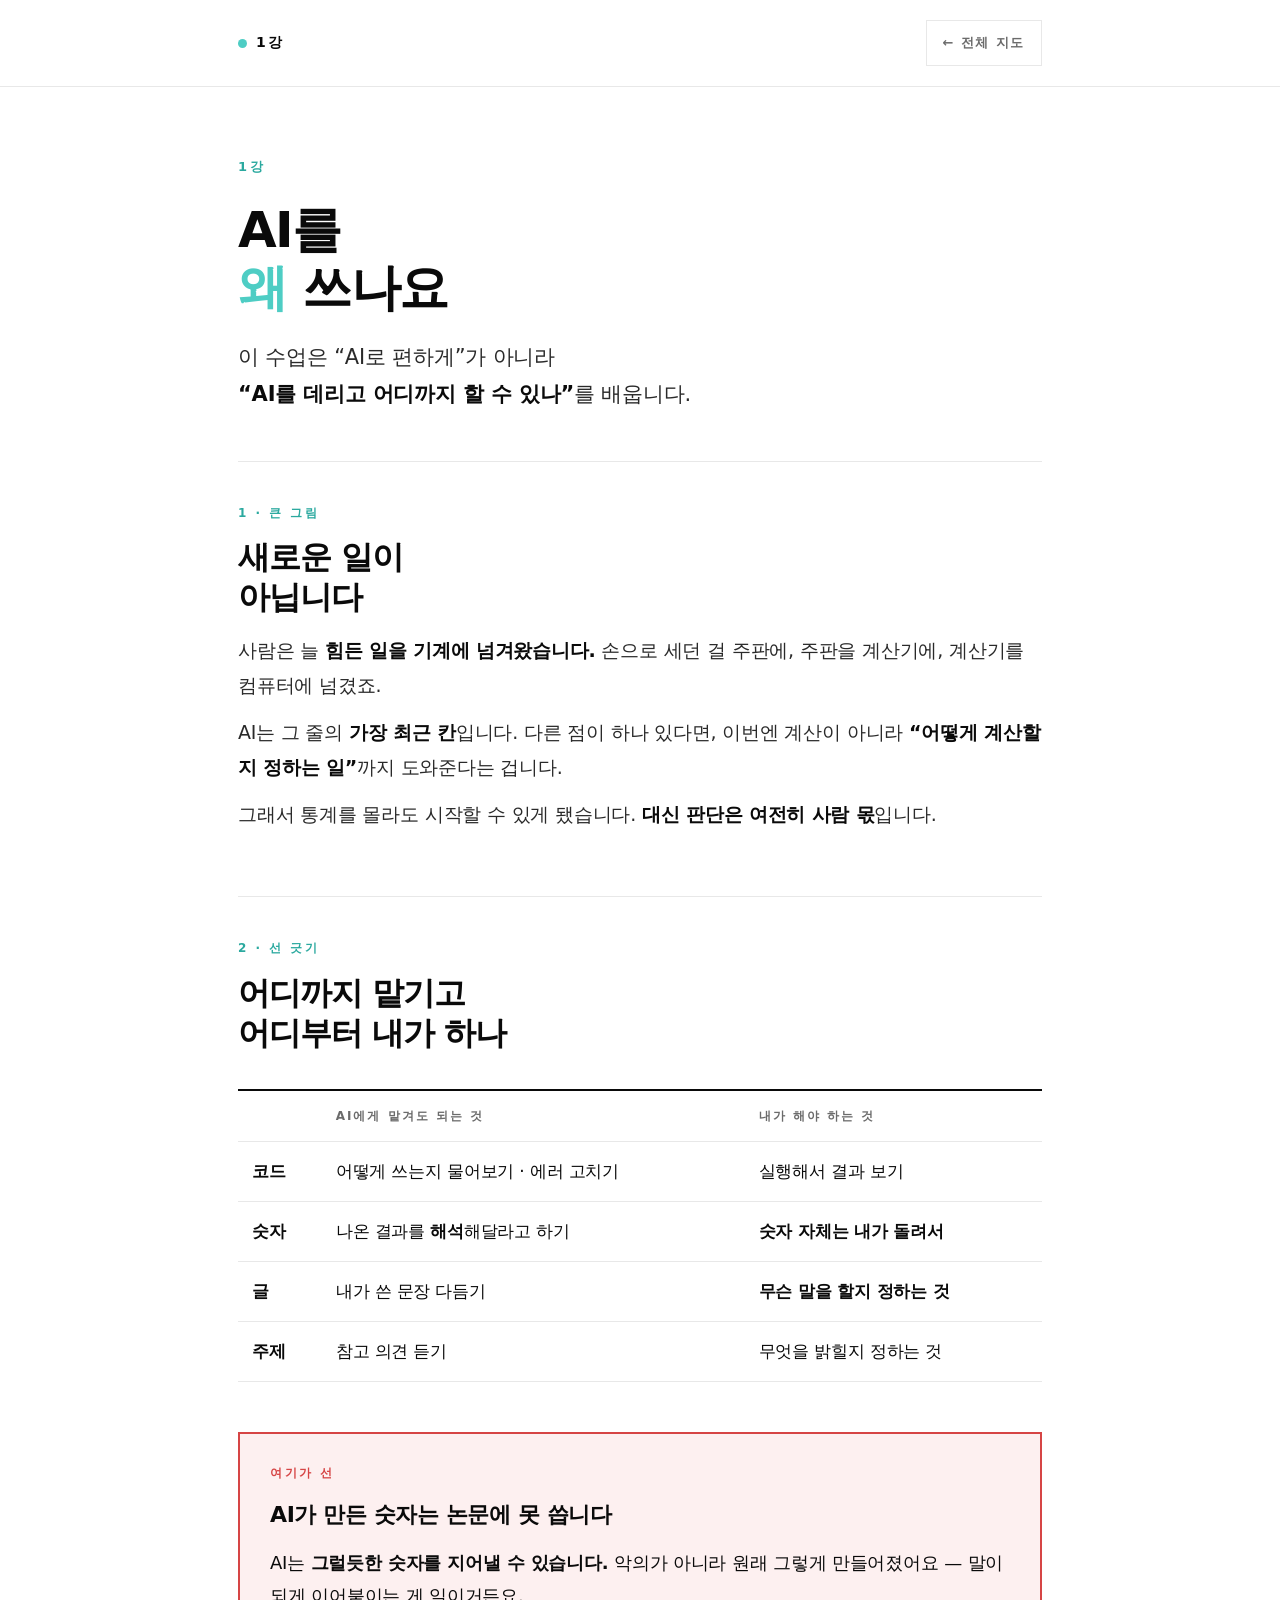
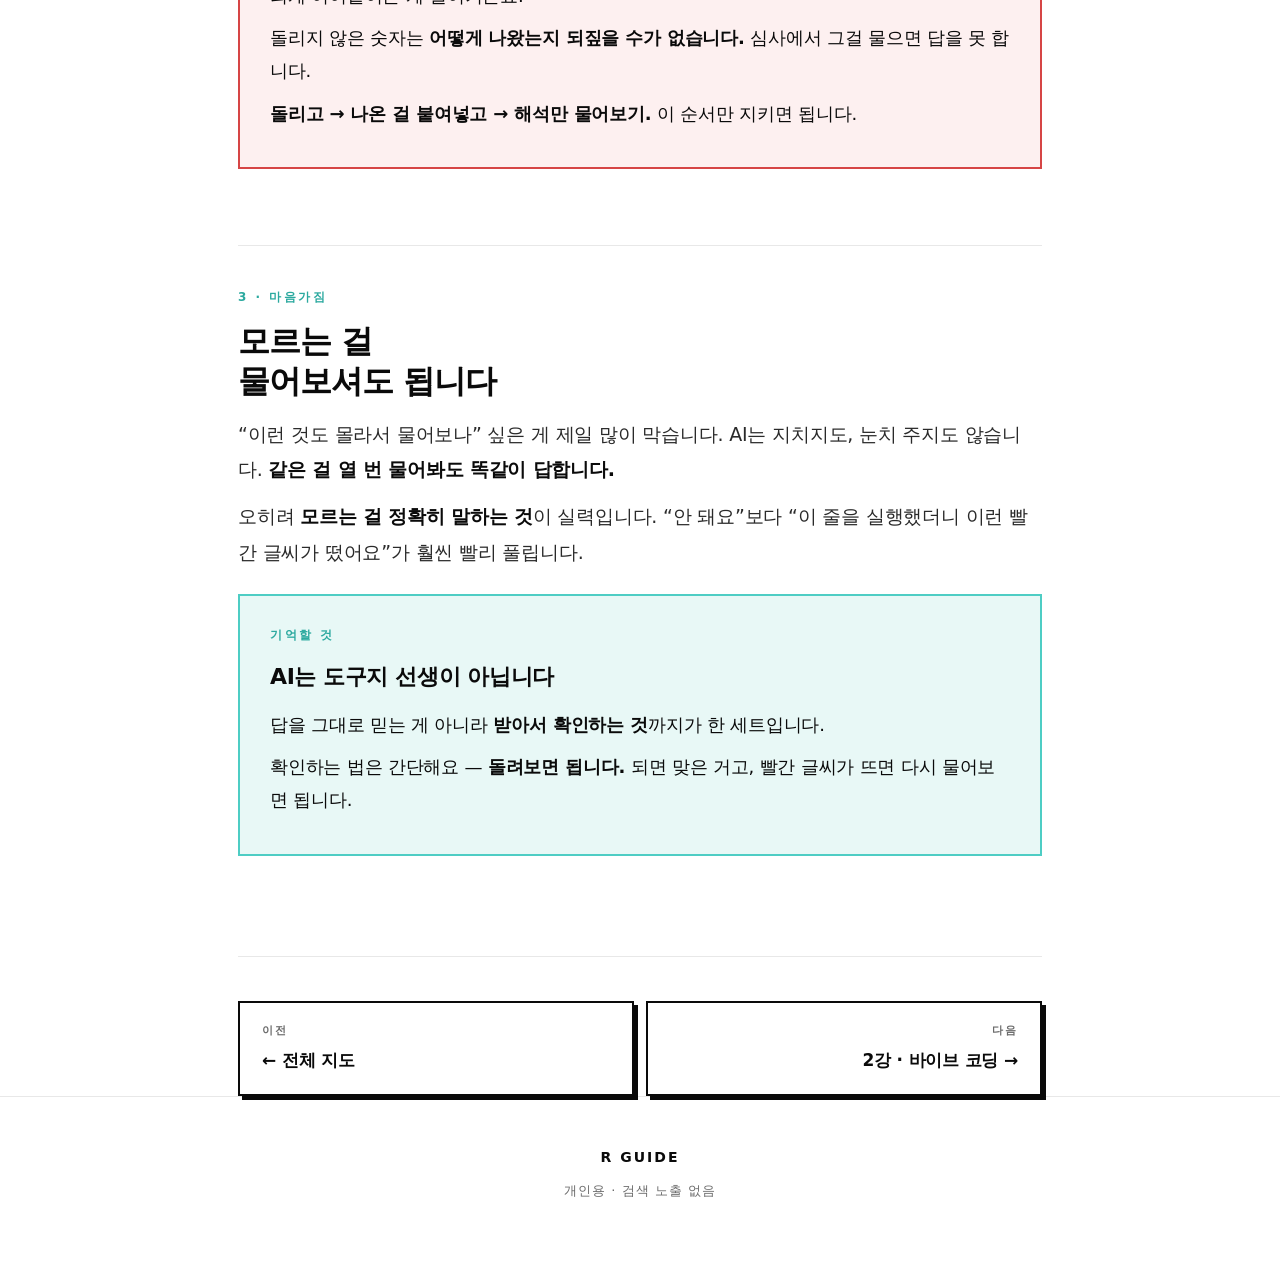
==== g1.html @ d773361c "feat(r-kit): 수업 가이드 7장 — 강의 6강 구조 + 앞에 전체 지도 [hub] RStudio 전제로 쓴 구 start.html 폐기. 강의가 실제로 쓰는 도구는 Pos" ====
<!doctype html>
<html lang="ko">
<head>
<meta charset="utf-8">
<meta name="viewport" content="width=device-width,initial-scale=1">
<meta name="robots" content="noindex, nofollow, noarchive, nosnippet">
<title>1강 · AI를 왜 쓰나</title>
<link rel="stylesheet" href="./guide.css">
</head>
<body>
<header class="topbar">
  <div class="container topbar-inner">
    <div class="brand"><span class="dot"></span>1강</div>
    <a class="back" href="./start.html">← 전체 지도</a>
  </div>
</header>
<section class="hero">
  <div class="container">
    <div class="kicker">1강</div>
    <h1>AI를<br><em>왜</em> 쓰나요</h1>
    <p class="lead">이 수업은 “AI로 편하게”가 아니라<br>
    <b>“AI를 데리고 어디까지 할 수 있나”</b>를 배웁니다.</p>
  </div>
</section>
<div class="container">

  <section class="block">
    <div class="tag">1 · 큰 그림</div>
    <h2>새로운 일이<br>아닙니다</h2>
    <p>사람은 늘 <b>힘든 일을 기계에 넘겨왔습니다.</b> 손으로 세던 걸 주판에, 주판을 계산기에,
    계산기를 컴퓨터에 넘겼죠.</p>
    <p>AI는 그 줄의 <b>가장 최근 칸</b>입니다. 다른 점이 하나 있다면,
    이번엔 계산이 아니라 <b>“어떻게 계산할지 정하는 일”</b>까지 도와준다는 겁니다.</p>
    <p>그래서 통계를 몰라도 시작할 수 있게 됐습니다. <b>대신 판단은 여전히 사람 몫</b>입니다.</p>
  </section>

  <section class="block">
    <div class="tag">2 · 선 긋기</div>
    <h2>어디까지 맡기고<br>어디부터 내가 하나</h2>
    <div class="tbl-wrap">
    <table>
      <tr><th></th><th>AI에게 맡겨도 되는 것</th><th>내가 해야 하는 것</th></tr>
      <tr><td><b>코드</b></td><td>어떻게 쓰는지 물어보기 · 에러 고치기</td><td>실행해서 결과 보기</td></tr>
      <tr><td><b>숫자</b></td><td>나온 결과를 <b>해석</b>해달라고 하기</td><td><b>숫자 자체는 내가 돌려서</b></td></tr>
      <tr><td><b>글</b></td><td>내가 쓴 문장 다듬기</td><td><b>무슨 말을 할지 정하는 것</b></td></tr>
      <tr><td><b>주제</b></td><td>참고 의견 듣기</td><td>무엇을 밝힐지 정하는 것</td></tr>
    </table>
    </div>
    <div class="redbox">
      <div class="c-label">여기가 선</div>
      <h3>AI가 만든 숫자는 논문에 못 씁니다</h3>
      <p>AI는 <b>그럴듯한 숫자를 지어낼 수 있습니다.</b> 악의가 아니라 원래 그렇게 만들어졌어요 —
      말이 되게 이어붙이는 게 일이거든요.</p>
      <p>돌리지 않은 숫자는 <b>어떻게 나왔는지 되짚을 수가 없습니다.</b>
      심사에서 그걸 물으면 답을 못 합니다.</p>
      <p><b>돌리고 → 나온 걸 붙여넣고 → 해석만 물어보기.</b> 이 순서만 지키면 됩니다.</p>
    </div>
  </section>

  <section class="block">
    <div class="tag">3 · 마음가짐</div>
    <h2>모르는 걸<br>물어보셔도 됩니다</h2>
    <p>“이런 것도 몰라서 물어보나” 싶은 게 제일 많이 막습니다.
    AI는 지치지도, 눈치 주지도 않습니다. <b>같은 걸 열 번 물어봐도 똑같이 답합니다.</b></p>
    <p>오히려 <b>모르는 걸 정확히 말하는 것</b>이 실력입니다.
    “안 돼요”보다 “이 줄을 실행했더니 이런 빨간 글씨가 떴어요”가 훨씬 빨리 풀립니다.</p>
    <div class="calm">
      <div class="c-label">기억할 것</div>
      <h3>AI는 도구지 선생이 아닙니다</h3>
      <p>답을 그대로 믿는 게 아니라 <b>받아서 확인하는 것</b>까지가 한 세트입니다.</p>
      <p>확인하는 법은 간단해요 — <b>돌려보면 됩니다.</b> 되면 맞은 거고, 빨간 글씨가 뜨면 다시 물어보면 됩니다.</p>
    </div>
  </section>

  <div class="nav">
    <a href="./start.html"><span class="lbl">이전</span>← 전체 지도</a>
    <a class="next" href="./g2.html"><span class="lbl">다음</span>2강 · 바이브 코딩 →</a>
  </div>
</div>
<footer class="footer">
  <div class="container">
    <div class="line">R GUIDE</div>
    <div>개인용 · 검색 노출 없음</div>
  </div>
</footer>
</body>
</html>
---- guide.css ----
/* 부동산 AI 수업 가이드 — 공용 스타일 (7장 공유) */
:root{
  --bg:#ffffff; --ink:#0a0a0a; --ink-2:#2a2a2a; --ink-3:#6b6b6b; --line:#e8e8e8;
  --accent:#4ECDC4; --accent-dark:#2BA99F; --accent-soft:#E8F8F6;
  --bg-soft:#fafafa; --ng:#d64545; --ng-soft:#FDF0F0;
  --gold:#B38600; --gold-soft:#FFF8E1;
}
*{box-sizing:border-box;-webkit-font-smoothing:antialiased}
html,body{margin:0;padding:0;background:var(--bg);color:var(--ink);
  font-family:"Apple SD Gothic Neo","Pretendard","Malgun Gothic","Noto Sans KR",system-ui,sans-serif;
  font-size:20px;line-height:1.85;letter-spacing:-.2px}
a{color:inherit} img{max-width:100%}
.container{max-width:860px;margin:0 auto;padding:0 28px}

.topbar{border-bottom:1px solid var(--line);padding:20px 0;position:sticky;top:0;
  background:rgba(255,255,255,.96);backdrop-filter:blur(10px);z-index:100}
.topbar-inner{display:flex;align-items:center;justify-content:space-between;gap:14px}
.brand{font-size:14px;font-weight:800;letter-spacing:2px}
.brand .dot{display:inline-block;width:9px;height:9px;background:var(--accent);
  border-radius:50%;margin-right:9px;vertical-align:middle}
.back{font-size:13px;font-weight:800;letter-spacing:1.5px;color:var(--ink-3);
  text-decoration:none;border:1px solid var(--line);padding:10px 16px;white-space:nowrap}
.back:hover{border-color:var(--ink);color:var(--ink)}

.hero{padding:68px 0 48px}
.hero .kicker{font-size:13px;font-weight:800;letter-spacing:3px;color:var(--accent-dark);margin-bottom:22px}
.hero h1{font-size:50px;font-weight:800;line-height:1.16;letter-spacing:-1.6px;margin:0 0 22px}
.hero h1 em{font-style:normal;color:var(--accent)}
.hero .lead{font-size:21px;color:var(--ink-2);line-height:1.75;margin:0}
.hero .lead b{font-weight:700;color:var(--ink)}
@media (max-width:640px){.hero{padding:44px 0 34px}.hero h1{font-size:34px;letter-spacing:-.9px}.hero .lead{font-size:19px}}

.block{padding:0 0 52px}
.tag{font-size:12px;font-weight:800;letter-spacing:2.5px;color:var(--accent-dark);
  padding-top:40px;border-top:1px solid var(--line);margin-bottom:13px}
h2{font-size:32px;font-weight:800;letter-spacing:-1px;line-height:1.25;margin:0 0 16px}
h3{font-size:22px;font-weight:800;letter-spacing:-.4px;margin:34px 0 10px}
@media (max-width:640px){h2{font-size:25px}h3{font-size:20px}}
p{margin:12px 0;color:var(--ink-2);font-size:19px;line-height:1.85}
p b{color:var(--ink);font-weight:800}
ul,ol{padding-left:22px;margin:14px 0;color:var(--ink-2)}
li{margin:9px 0;font-size:18px;line-height:1.8}
li b{color:var(--ink)}
code{font-family:"D2Coding","JetBrains Mono","Consolas",monospace;
  font-size:16px;background:var(--bg-soft);padding:3px 8px;border:1px solid var(--line)}
.key{display:inline-block;font-size:15px;font-weight:800;border:2px solid var(--ink);
  border-bottom-width:4px;padding:3px 12px;background:#fff;margin:0 2px}

table{width:100%;border-collapse:collapse;margin:20px 0 26px;font-size:17px}
th,td{padding:15px 14px;border-bottom:1px solid var(--line);text-align:left;line-height:1.7;vertical-align:top}
tr:first-child th{border-top:2px solid var(--ink)}
th{font-size:12px;font-weight:800;letter-spacing:2px;color:var(--ink-3)}
td{font-size:17px} td b{color:var(--ink);font-weight:800}
.tbl-wrap{overflow-x:auto}

.calm{border:2px solid var(--accent);background:var(--accent-soft);padding:28px 30px;margin:24px 0}
.calm .c-label{font-size:12px;font-weight:800;letter-spacing:2.5px;color:var(--accent-dark);margin-bottom:11px}
.calm h3{margin:0 0 10px;font-size:22px}
.calm p{font-size:18px;color:var(--ink);margin:9px 0}

.redbox{border:2px solid var(--ng);background:var(--ng-soft);padding:28px 30px;margin:24px 0}
.redbox .c-label{font-size:12px;font-weight:800;letter-spacing:2.5px;color:var(--ng);margin-bottom:11px}
.redbox h3{margin:0 0 10px;font-size:22px}
.redbox p{font-size:18px;color:var(--ink);margin:9px 0}

.goldbox{border:2px solid var(--gold);background:var(--gold-soft);padding:28px 30px;margin:24px 0}
.goldbox .c-label{font-size:12px;font-weight:800;letter-spacing:2.5px;color:var(--gold);margin-bottom:11px}
.goldbox h3{margin:0 0 10px;font-size:22px}
.goldbox p{font-size:18px;color:var(--ink);margin:9px 0}

/* 3층 구조도 */
.stack{border:2px solid var(--ink);margin:26px 0 10px}
.layer{padding:22px 26px;border-bottom:1px solid var(--line);display:flex;gap:22px;align-items:flex-start}
.layer:last-child{border-bottom:0}
.layer .ico{flex-shrink:0;width:70px;text-align:center;font-size:12px;font-weight:800;
  letter-spacing:1px;color:var(--accent-dark);border:2px solid var(--accent);
  background:var(--accent-soft);padding:12px 4px;line-height:1.4}
.layer .body h4{margin:0 0 5px;font-size:21px;font-weight:800;letter-spacing:-.3px}
.layer .body p{margin:3px 0;font-size:17px;color:var(--ink-2);line-height:1.7}
@media (max-width:640px){.layer{flex-direction:column;gap:12px}.layer .ico{width:auto;align-self:flex-start;padding:9px 16px}}

/* 강의 지도 */
.map{border:1px solid var(--line);margin:22px 0}
.mrow{display:flex;gap:20px;padding:20px 24px;border-bottom:1px solid var(--line);align-items:flex-start;
  text-decoration:none;color:inherit;transition:background .15s}
.mrow:last-child{border-bottom:0}
.mrow:hover{background:var(--bg-soft)}
.mrow .num{flex-shrink:0;font-size:13px;font-weight:800;letter-spacing:1px;color:var(--accent-dark);
  min-width:52px;padding-top:4px}
.mrow .t{font-size:20px;font-weight:800;letter-spacing:-.3px;margin:0 0 4px}
.mrow .d{font-size:16px;color:var(--ink-3);line-height:1.65;margin:0}
.mrow.goal{background:var(--gold-soft)}
.mrow.goal .num{color:var(--gold)}

/* 페이지 이동 */
.nav{display:flex;gap:12px;justify-content:space-between;padding:44px 0 0;border-top:1px solid var(--line);margin-top:24px}
.nav a{flex:1;text-decoration:none;border:2px solid var(--ink);padding:18px 22px;
  font-weight:800;font-size:17px;box-shadow:4px 4px 0 var(--ink);background:#fff}
.nav a:hover{transform:translate(2px,2px);box-shadow:2px 2px 0 var(--ink);background:var(--accent-soft)}
.nav a.next{text-align:right}
.nav a .lbl{display:block;font-size:11px;font-weight:800;letter-spacing:2px;color:var(--ink-3);margin-bottom:4px}
@media (max-width:640px){.nav{flex-direction:column}.nav a.next{text-align:left}}

.footer{padding:48px 0 68px;border-top:1px solid var(--line);color:var(--ink-3);
  font-size:13px;letter-spacing:1px;text-align:center}
.footer .line{font-weight:800;color:var(--ink);letter-spacing:2px;margin-bottom:8px;font-size:14px}
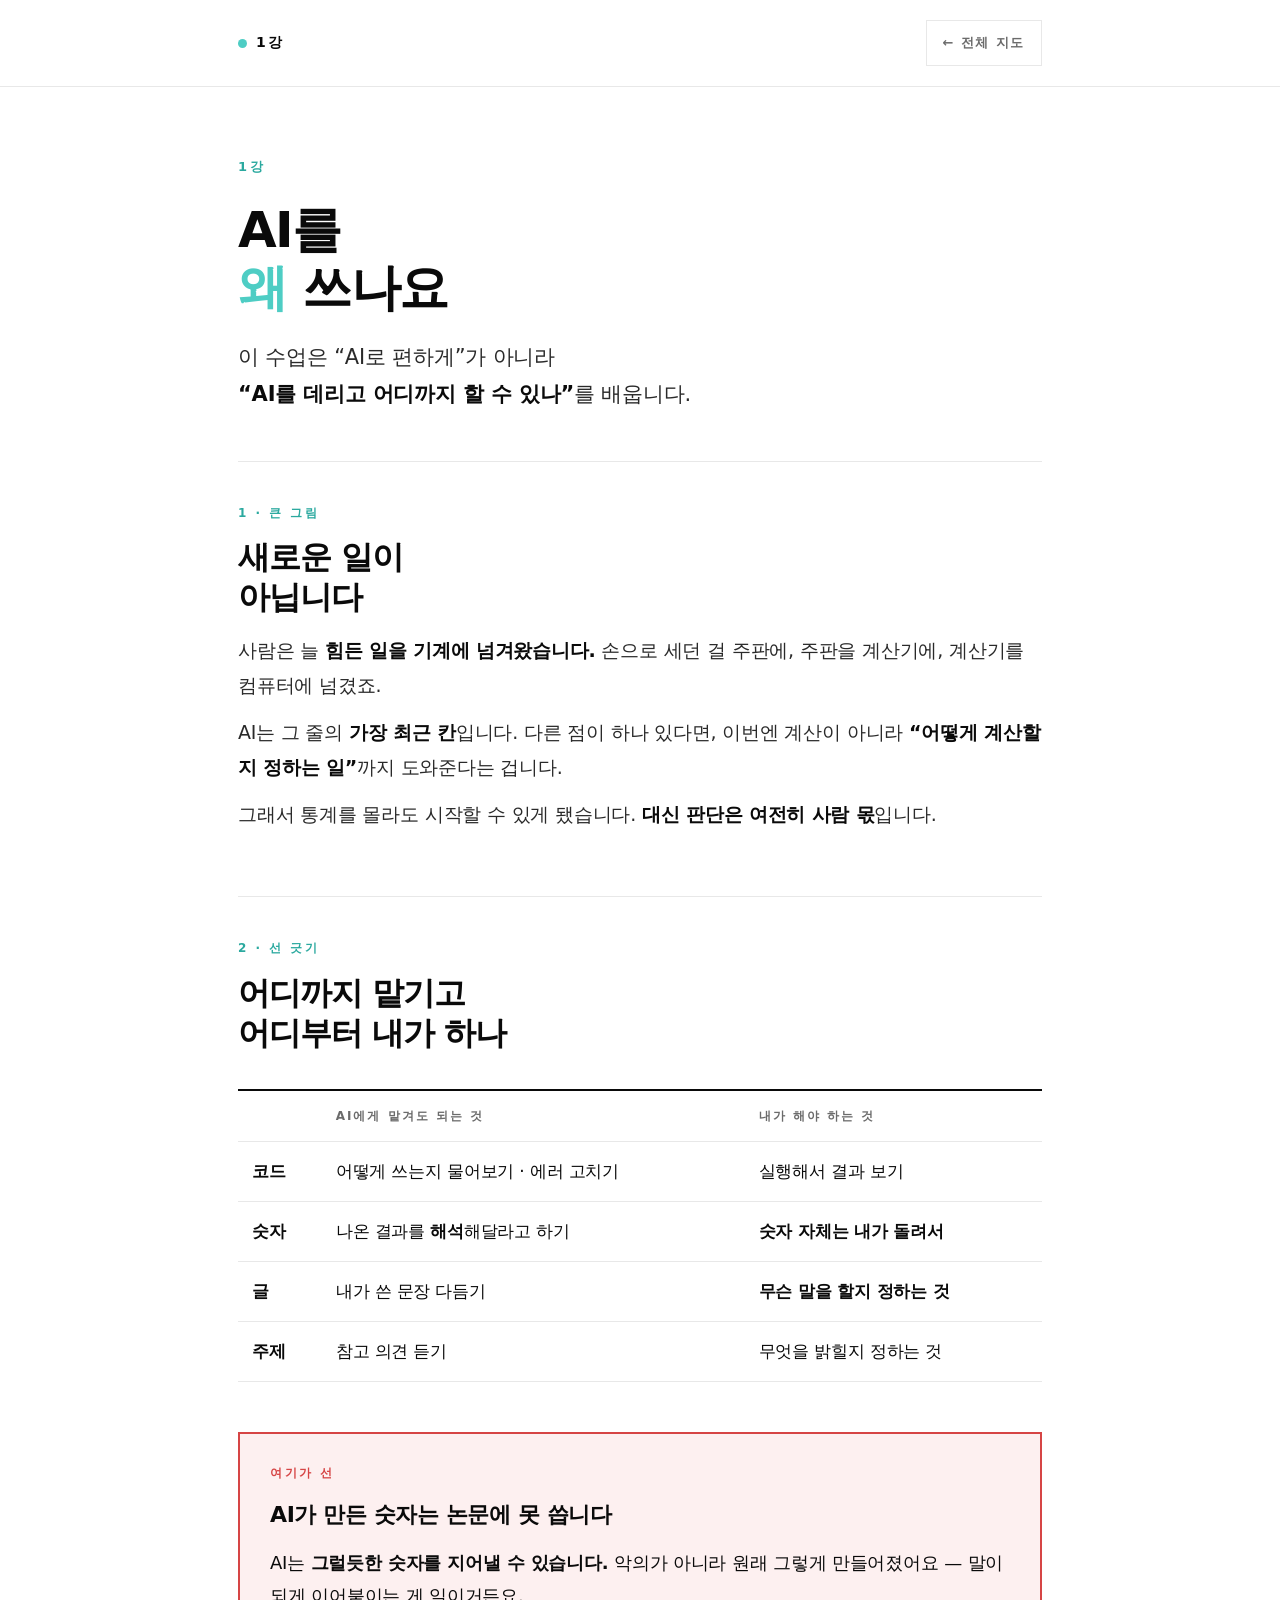
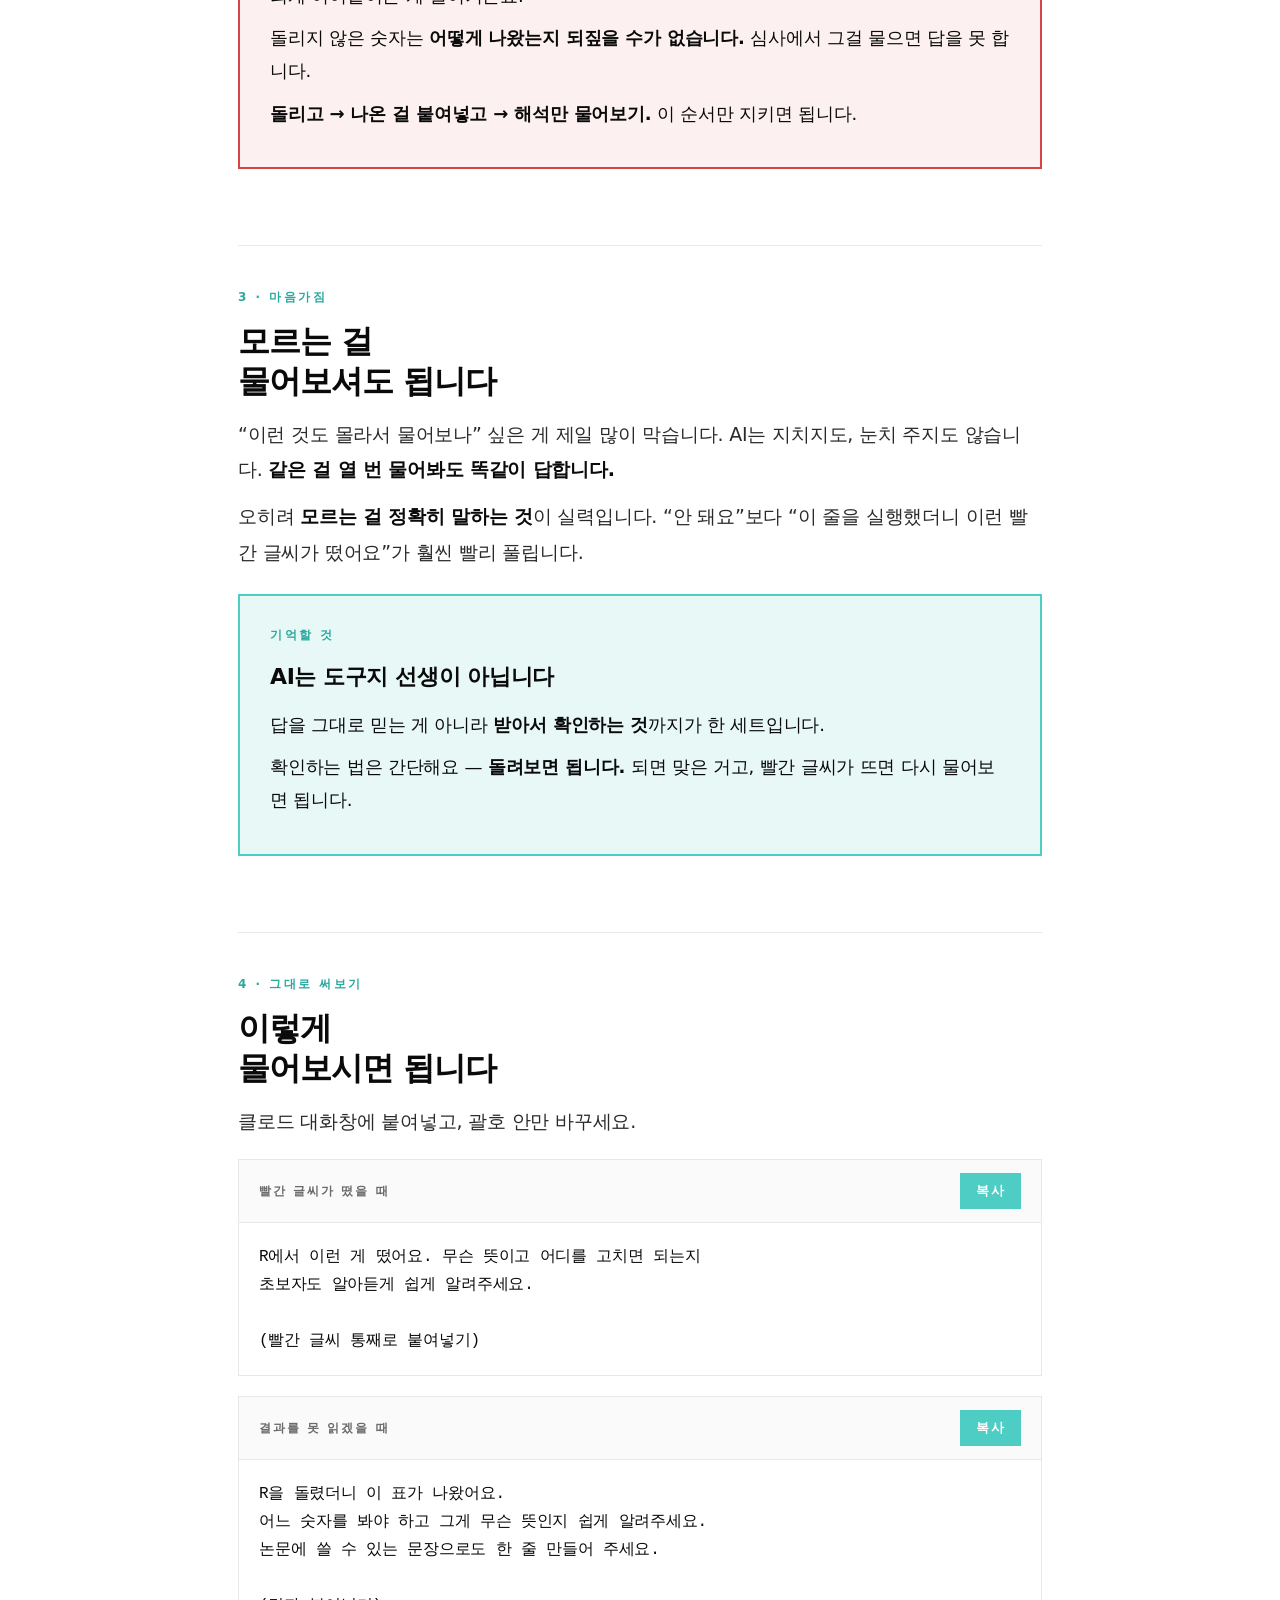
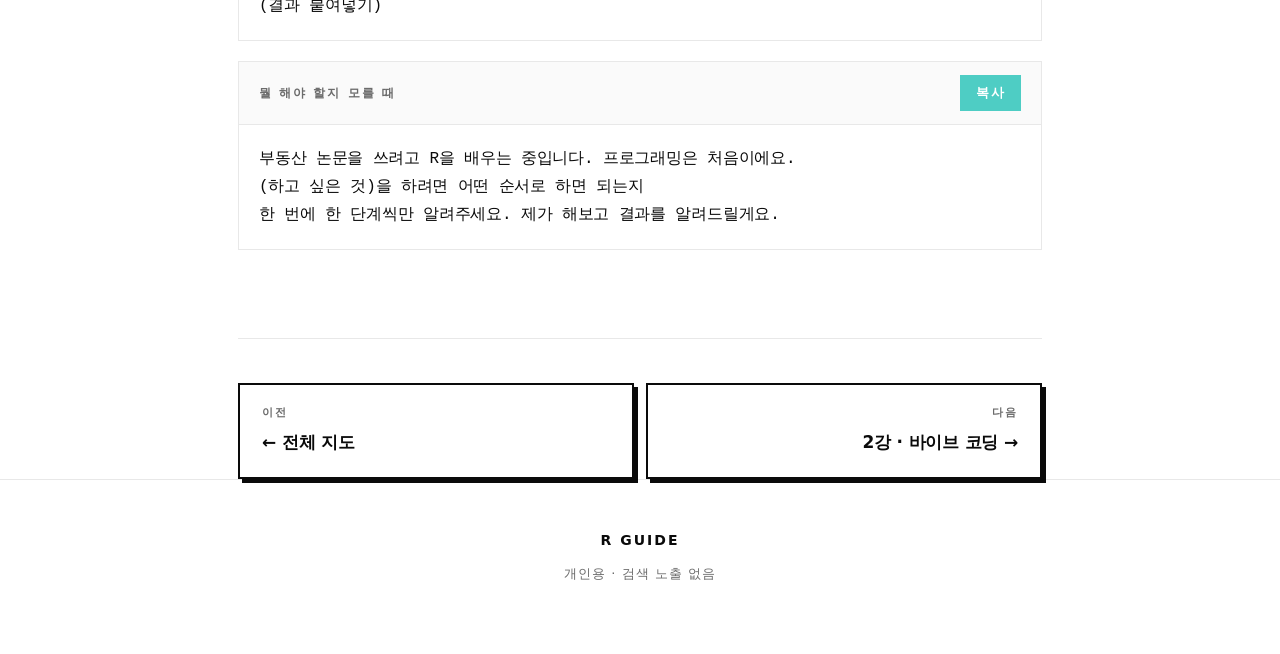
==== commit 4316ffd9: "feat(r-kit): 예제 추가 + 8/31 자료 확보 경고 [hub] 전제 붕괴: 강의가 개강 전 온라인 전용이라 8/31 이후 접근 불가. '교수가 예시를 줄 테니 우리 가이" ====
--- a/g1.html
+++ b/g1.html
@@ -72,6 +72,36 @@
     </div>
   </section>
 
+  <section class="block">
+    <div class="tag">4 · 그대로 써보기</div>
+    <h2>이렇게<br>물어보시면 됩니다</h2>
+    <p>클로드 대화창에 붙여넣고, 괄호 안만 바꾸세요.</p>
+
+    <div class="try">
+      <div class="try-head"><span class="lbl">빨간 글씨가 떴을 때</span><button class="copy-btn">복사</button></div>
+      <pre>R에서 이런 게 떴어요. 무슨 뜻이고 어디를 고치면 되는지
+초보자도 알아듣게 쉽게 알려주세요.
+
+(빨간 글씨 통째로 붙여넣기)</pre>
+    </div>
+
+    <div class="try">
+      <div class="try-head"><span class="lbl">결과를 못 읽겠을 때</span><button class="copy-btn">복사</button></div>
+      <pre>R을 돌렸더니 이 표가 나왔어요.
+어느 숫자를 봐야 하고 그게 무슨 뜻인지 쉽게 알려주세요.
+논문에 쓸 수 있는 문장으로도 한 줄 만들어 주세요.
+
+(결과 붙여넣기)</pre>
+    </div>
+
+    <div class="try">
+      <div class="try-head"><span class="lbl">뭘 해야 할지 모를 때</span><button class="copy-btn">복사</button></div>
+      <pre>부동산 논문을 쓰려고 R을 배우는 중입니다. 프로그래밍은 처음이에요.
+(하고 싶은 것)을 하려면 어떤 순서로 하면 되는지
+한 번에 한 단계씩만 알려주세요. 제가 해보고 결과를 알려드릴게요.</pre>
+    </div>
+  </section>
+
   <div class="nav">
     <a href="./start.html"><span class="lbl">이전</span>← 전체 지도</a>
     <a class="next" href="./g2.html"><span class="lbl">다음</span>2강 · 바이브 코딩 →</a>
@@ -83,5 +113,6 @@
     <div>개인용 · 검색 노출 없음</div>
   </div>
 </footer>
+<script src="./guide.js"></script>
 </body>
 </html>
--- a/guide.css
+++ b/guide.css
@@ -104,3 +104,21 @@
 .footer{padding:48px 0 68px;border-top:1px solid var(--line);color:var(--ink-3);
   font-size:13px;letter-spacing:1px;text-align:center}
 .footer .line{font-weight:800;color:var(--ink);letter-spacing:2px;margin-bottom:8px;font-size:14px}
+
+/* 직접 해보기 블록 */
+.try{border:1px solid var(--line);margin:20px 0 12px;background:#fff}
+.try-head{display:flex;justify-content:space-between;align-items:center;gap:14px;
+  padding:13px 20px;border-bottom:1px solid var(--line);background:var(--bg-soft)}
+.try-head .lbl{font-size:12px;font-weight:800;letter-spacing:2px;color:var(--ink-3)}
+.copy-btn{background:var(--accent);color:#fff;border:0;font-size:13px;font-weight:800;
+  letter-spacing:1.5px;padding:9px 16px;cursor:pointer;font-family:inherit;flex-shrink:0}
+.copy-btn:hover{background:var(--accent-dark)}
+.copy-btn.ok{background:var(--ink)}
+.try pre{margin:0;padding:20px;white-space:pre-wrap;word-break:break-word;
+  font-family:"D2Coding","JetBrains Mono","Consolas",monospace;
+  font-size:16px;line-height:1.75;color:var(--ink)}
+.out{border-top:1px dashed var(--line);padding:14px 20px;background:var(--bg-soft);
+  font-family:"D2Coding","JetBrains Mono","Consolas",monospace;font-size:15px;color:var(--ink-2);
+  white-space:pre-wrap;line-height:1.7}
+.out .cap{font-family:inherit;font-size:12px;font-weight:800;letter-spacing:2px;
+  color:var(--ink-3);display:block;margin-bottom:6px}
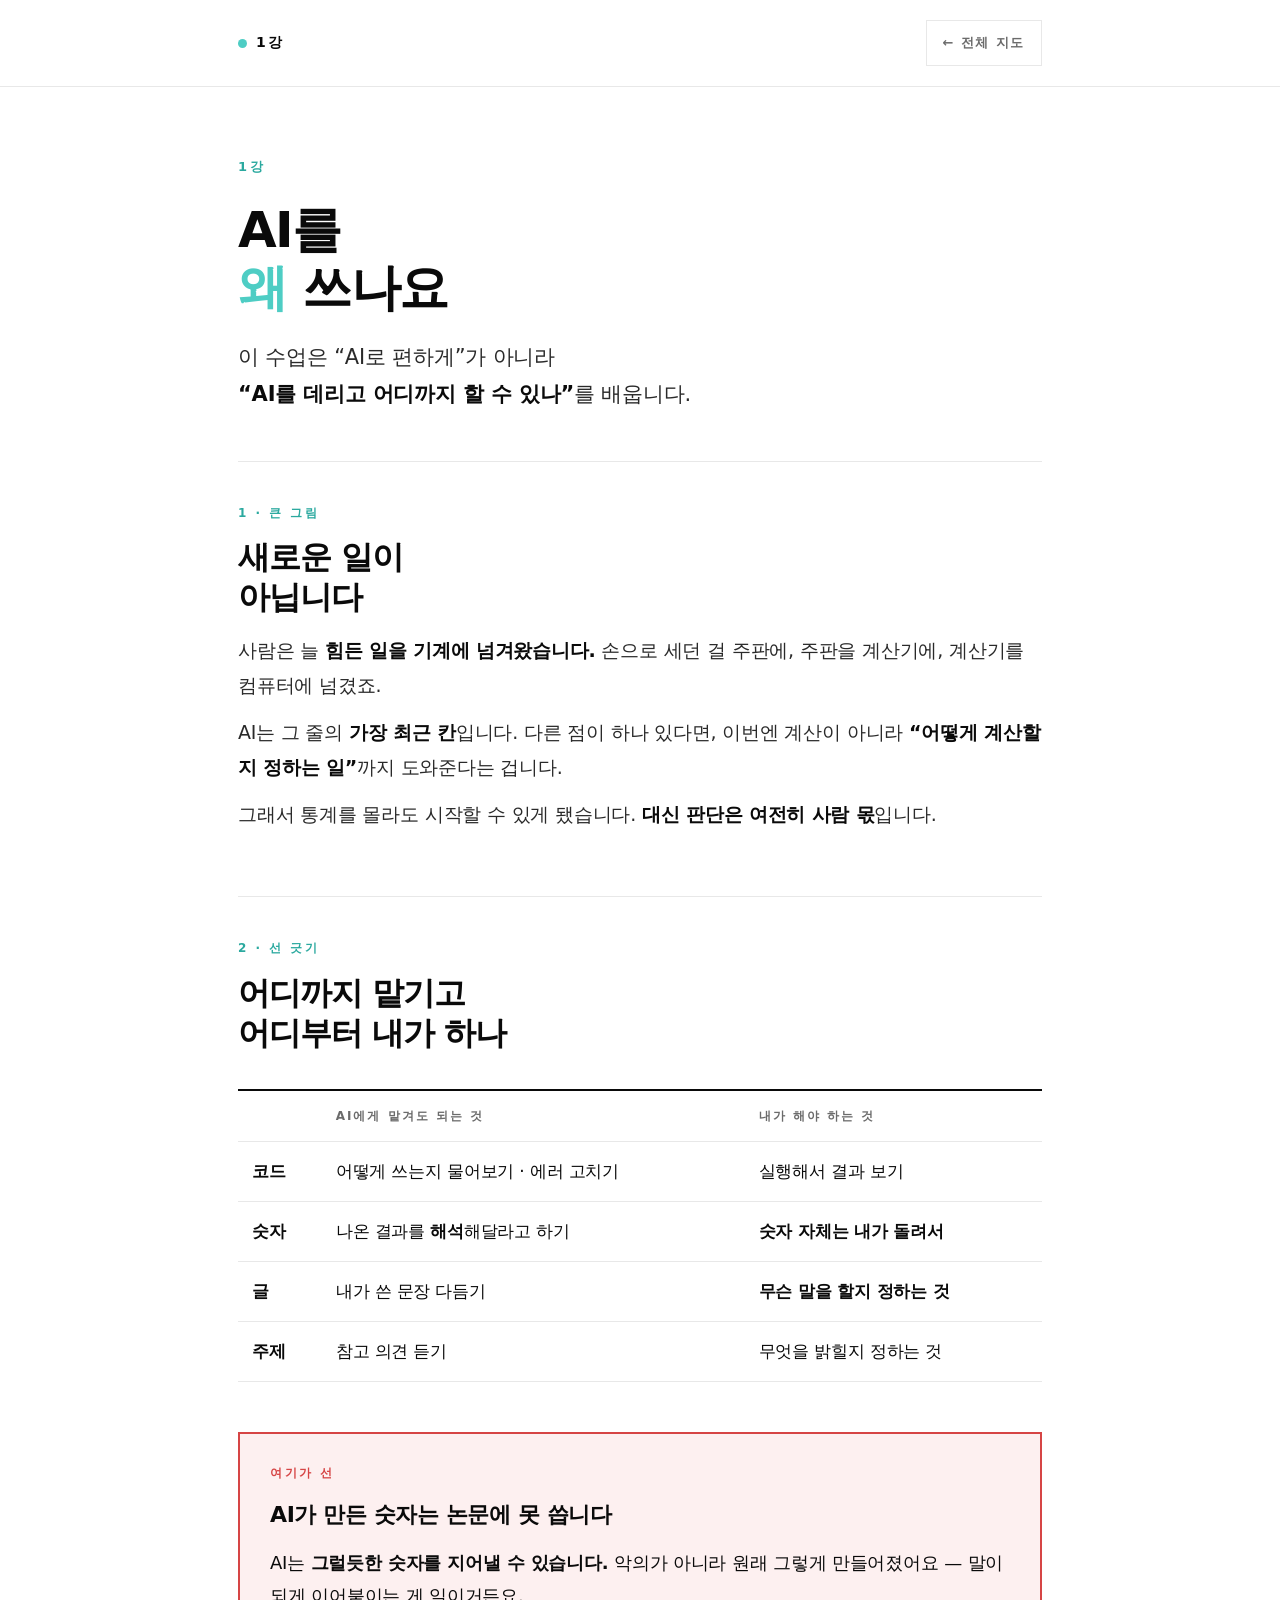
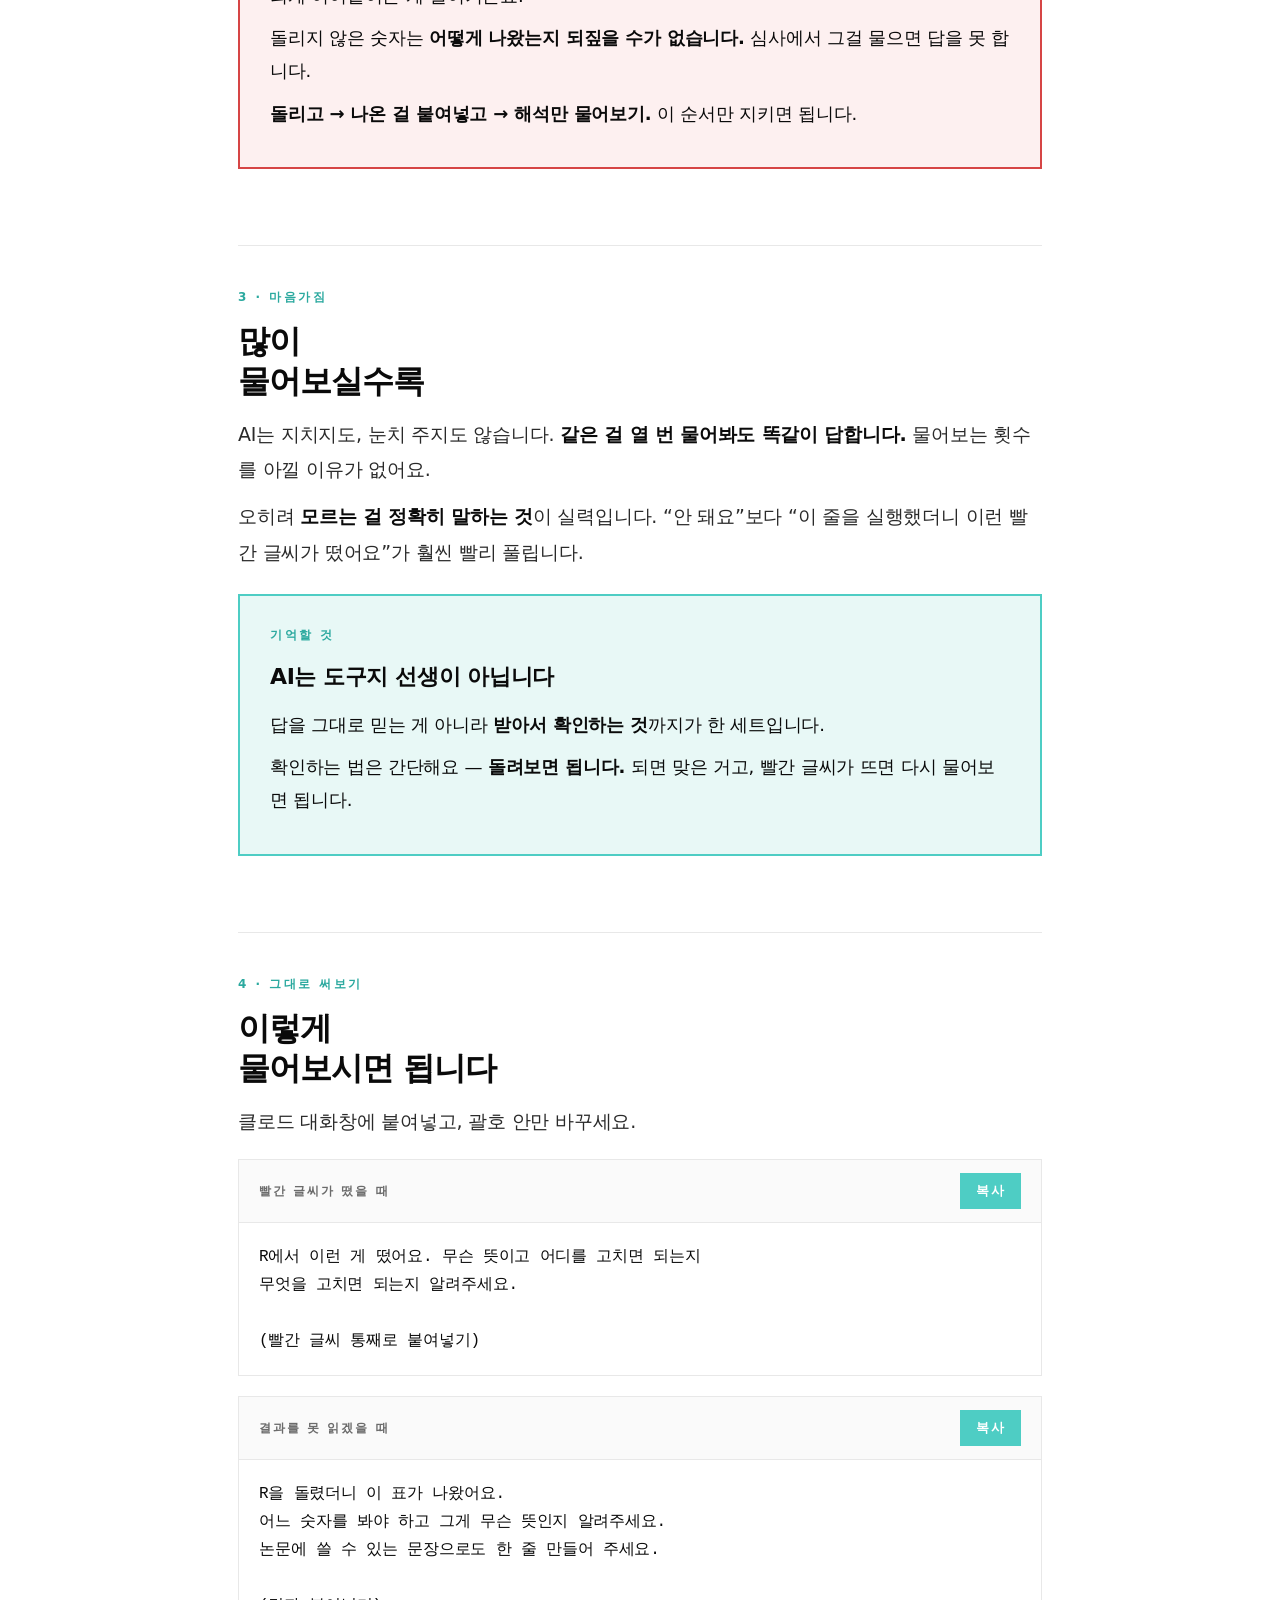
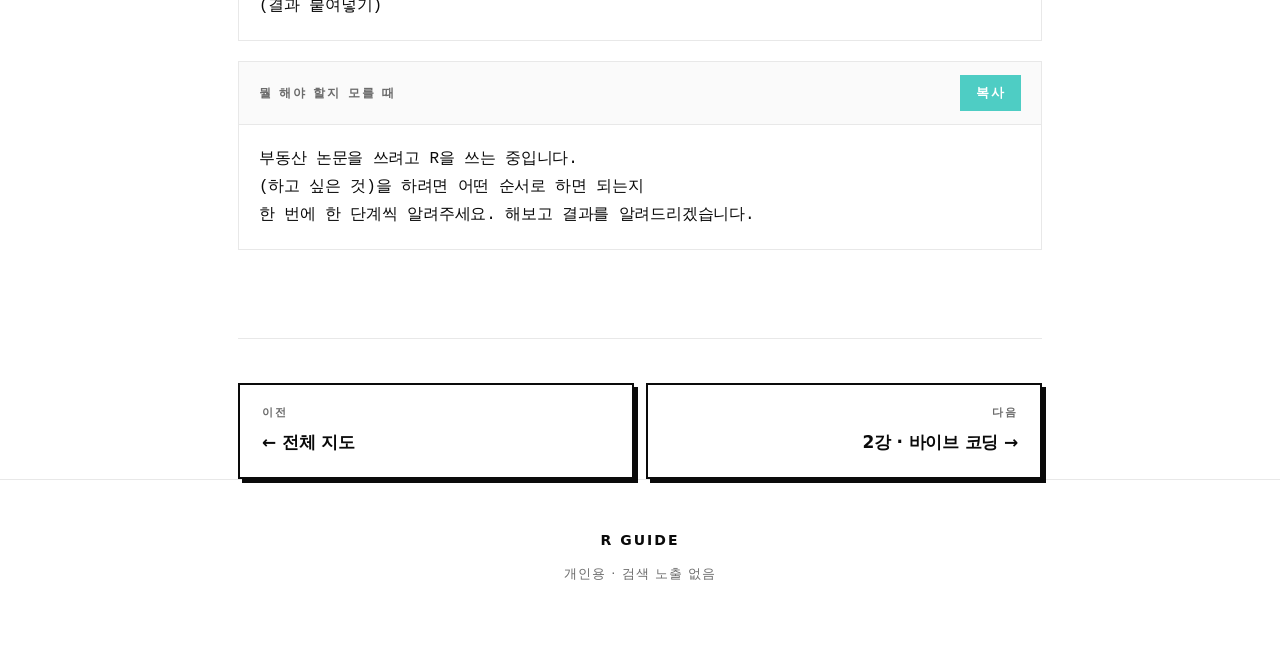
==== commit 872be792: "fix(r-kit): 전 장 톤 교정 — 불안 유발 문구 제거, 긍정형으로 [hub] 팀장 지적: '엄마의 불안감만 증폭시킨다. 강의 안 봐도 예제 따라하면 다 잘할 수 있다가 필" ====
--- a/g1.html
+++ b/g1.html
@@ -59,9 +59,9 @@
 
   <section class="block">
     <div class="tag">3 · 마음가짐</div>
-    <h2>모르는 걸<br>물어보셔도 됩니다</h2>
-    <p>“이런 것도 몰라서 물어보나” 싶은 게 제일 많이 막습니다.
-    AI는 지치지도, 눈치 주지도 않습니다. <b>같은 걸 열 번 물어봐도 똑같이 답합니다.</b></p>
+    <h2>많이<br>물어보실수록</h2>
+    <p>AI는 지치지도, 눈치 주지도 않습니다. <b>같은 걸 열 번 물어봐도 똑같이 답합니다.</b>
+    물어보는 횟수를 아낄 이유가 없어요.</p>
     <p>오히려 <b>모르는 걸 정확히 말하는 것</b>이 실력입니다.
     “안 돼요”보다 “이 줄을 실행했더니 이런 빨간 글씨가 떴어요”가 훨씬 빨리 풀립니다.</p>
     <div class="calm">
@@ -80,7 +80,7 @@
     <div class="try">
       <div class="try-head"><span class="lbl">빨간 글씨가 떴을 때</span><button class="copy-btn">복사</button></div>
       <pre>R에서 이런 게 떴어요. 무슨 뜻이고 어디를 고치면 되는지
-초보자도 알아듣게 쉽게 알려주세요.
+무엇을 고치면 되는지 알려주세요.
 
 (빨간 글씨 통째로 붙여넣기)</pre>
     </div>
@@ -88,7 +88,7 @@
     <div class="try">
       <div class="try-head"><span class="lbl">결과를 못 읽겠을 때</span><button class="copy-btn">복사</button></div>
       <pre>R을 돌렸더니 이 표가 나왔어요.
-어느 숫자를 봐야 하고 그게 무슨 뜻인지 쉽게 알려주세요.
+어느 숫자를 봐야 하고 그게 무슨 뜻인지 알려주세요.
 논문에 쓸 수 있는 문장으로도 한 줄 만들어 주세요.
 
 (결과 붙여넣기)</pre>
@@ -96,9 +96,9 @@
 
     <div class="try">
       <div class="try-head"><span class="lbl">뭘 해야 할지 모를 때</span><button class="copy-btn">복사</button></div>
-      <pre>부동산 논문을 쓰려고 R을 배우는 중입니다. 프로그래밍은 처음이에요.
+      <pre>부동산 논문을 쓰려고 R을 쓰는 중입니다.
 (하고 싶은 것)을 하려면 어떤 순서로 하면 되는지
-한 번에 한 단계씩만 알려주세요. 제가 해보고 결과를 알려드릴게요.</pre>
+한 번에 한 단계씩 알려주세요. 해보고 결과를 알려드리겠습니다.</pre>
     </div>
   </section>
 
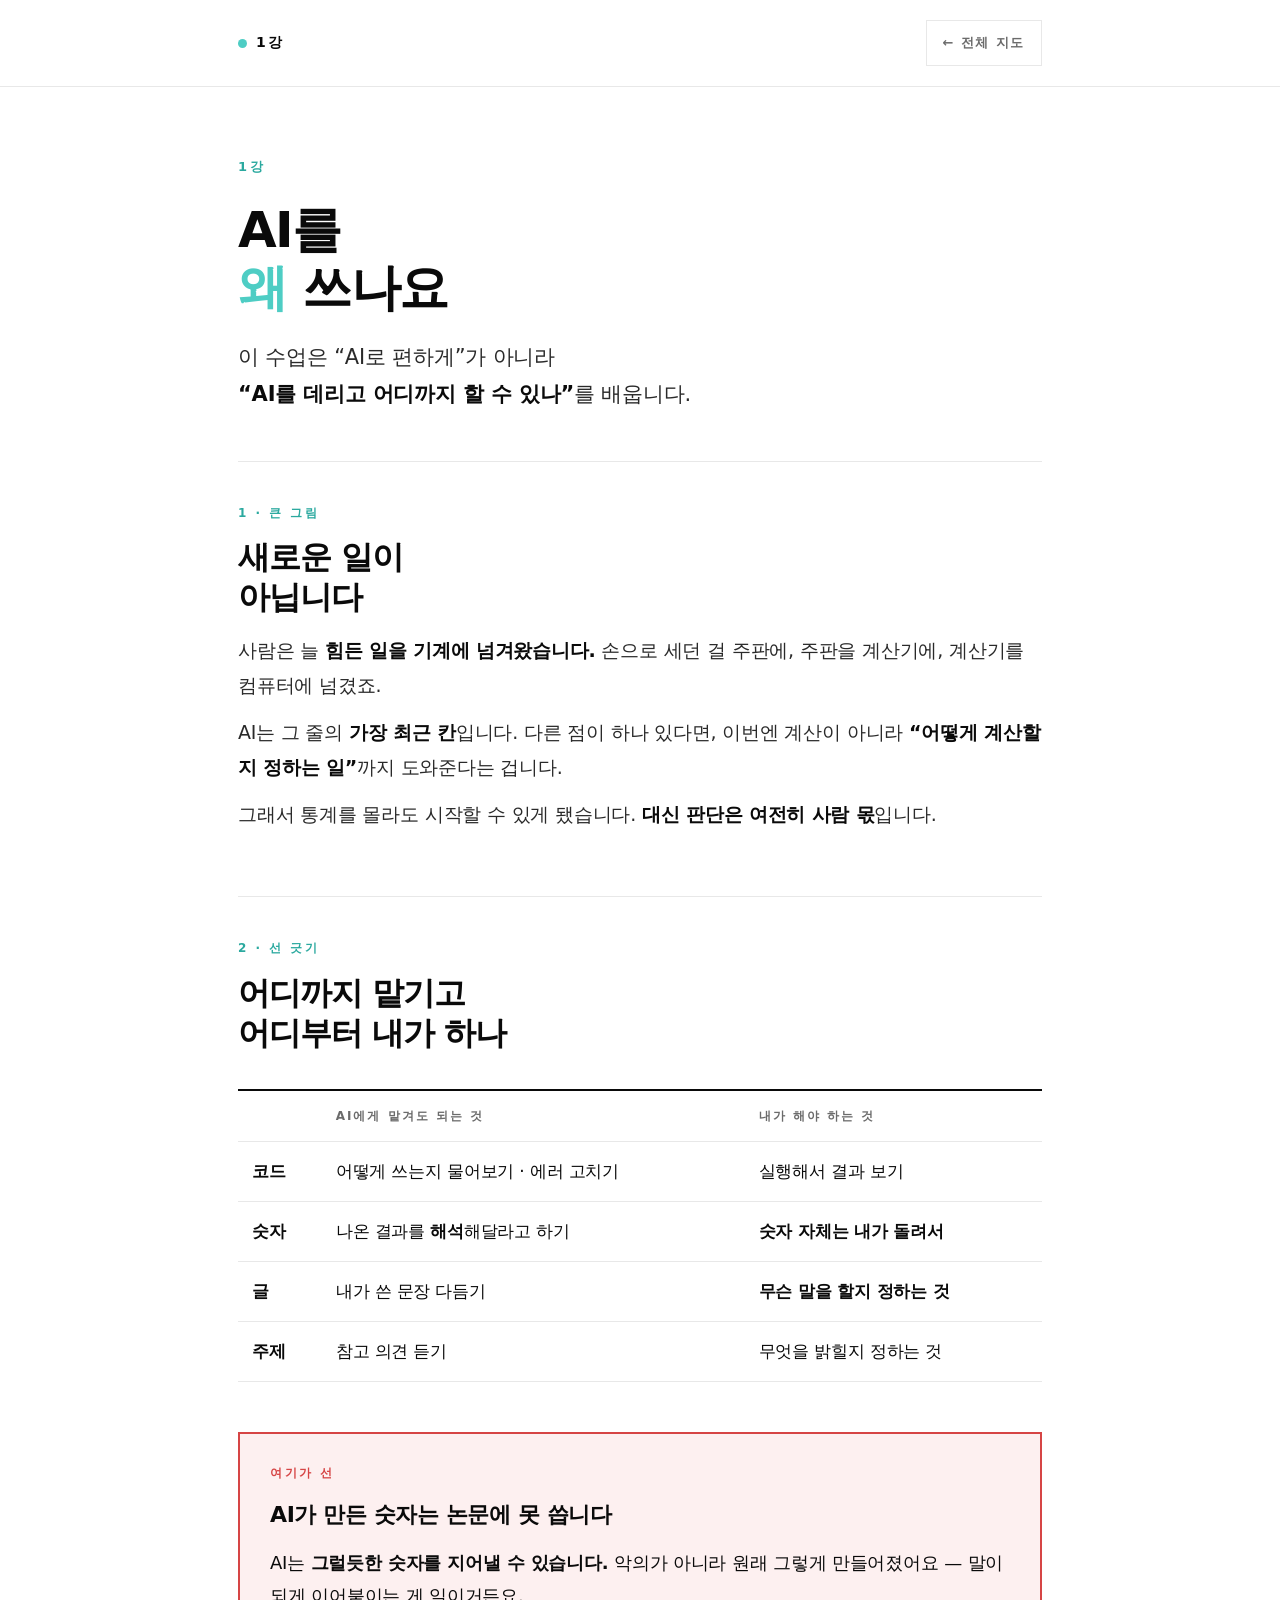
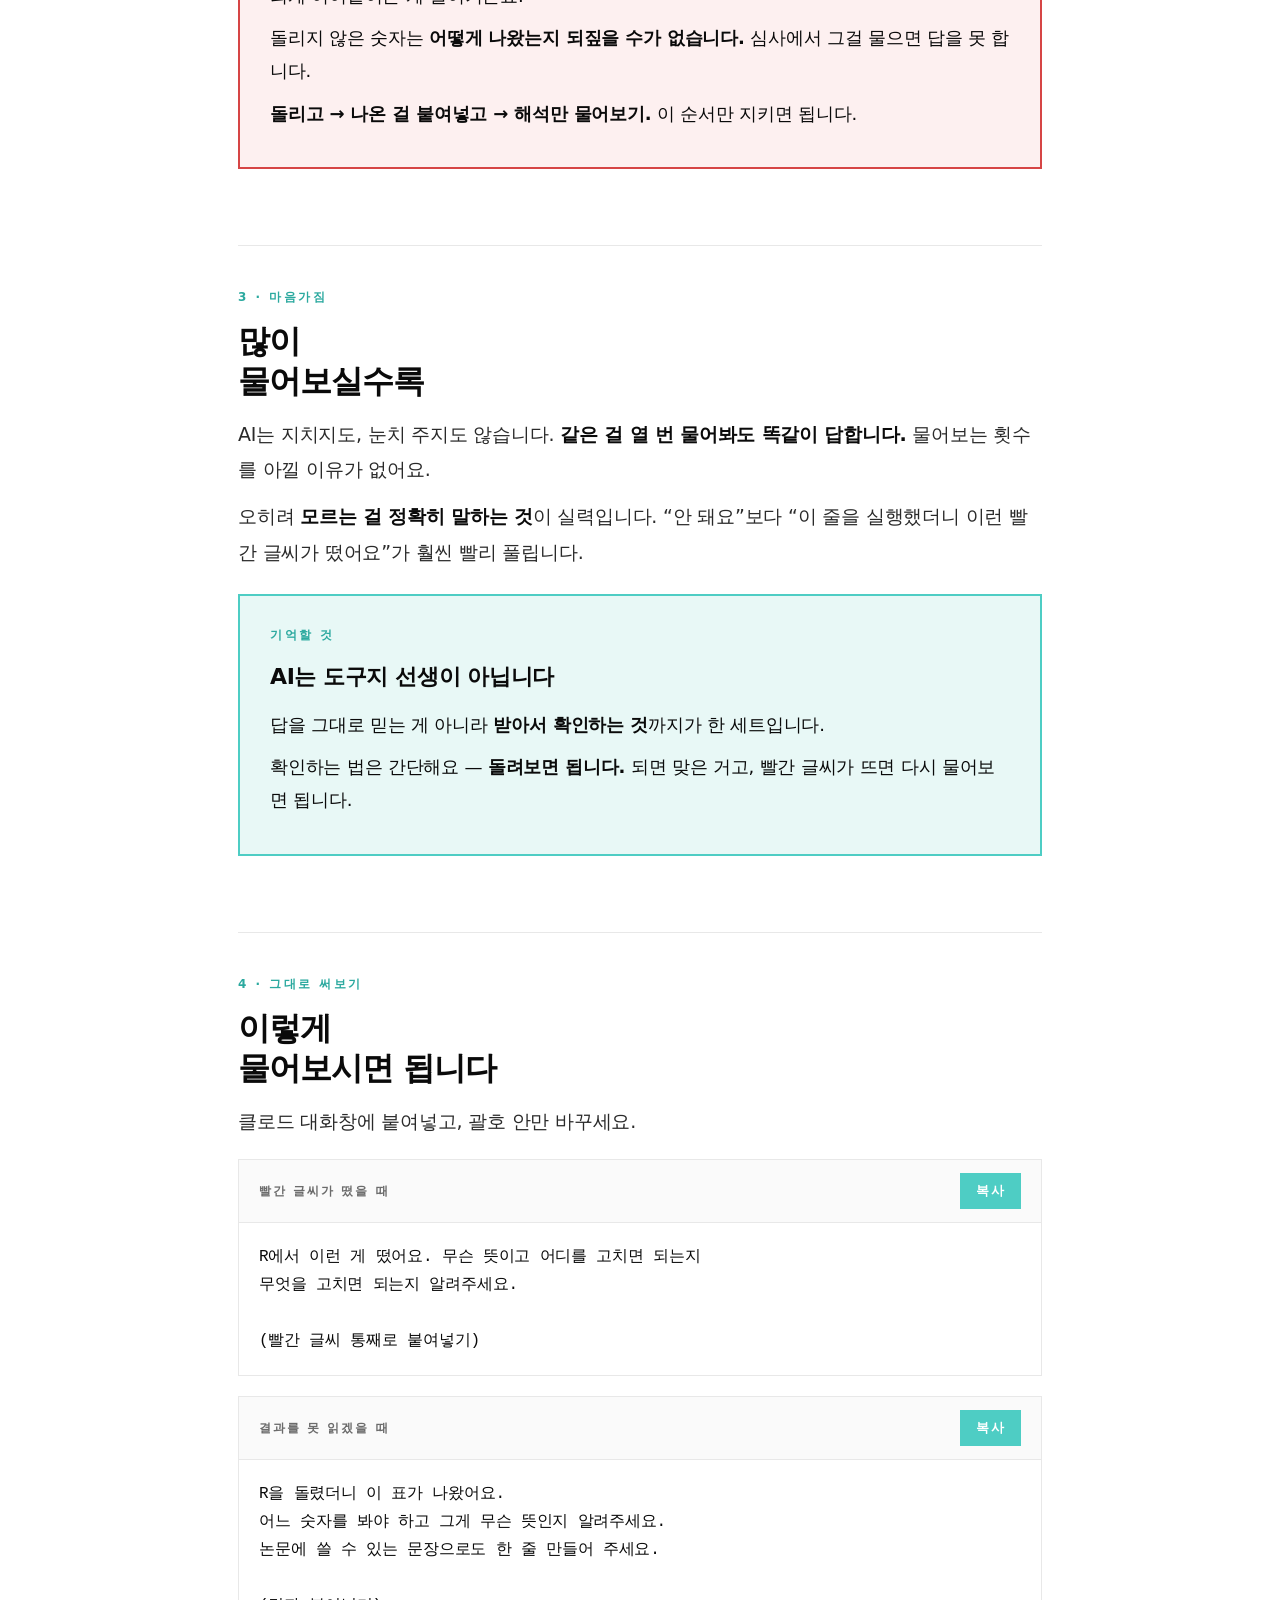
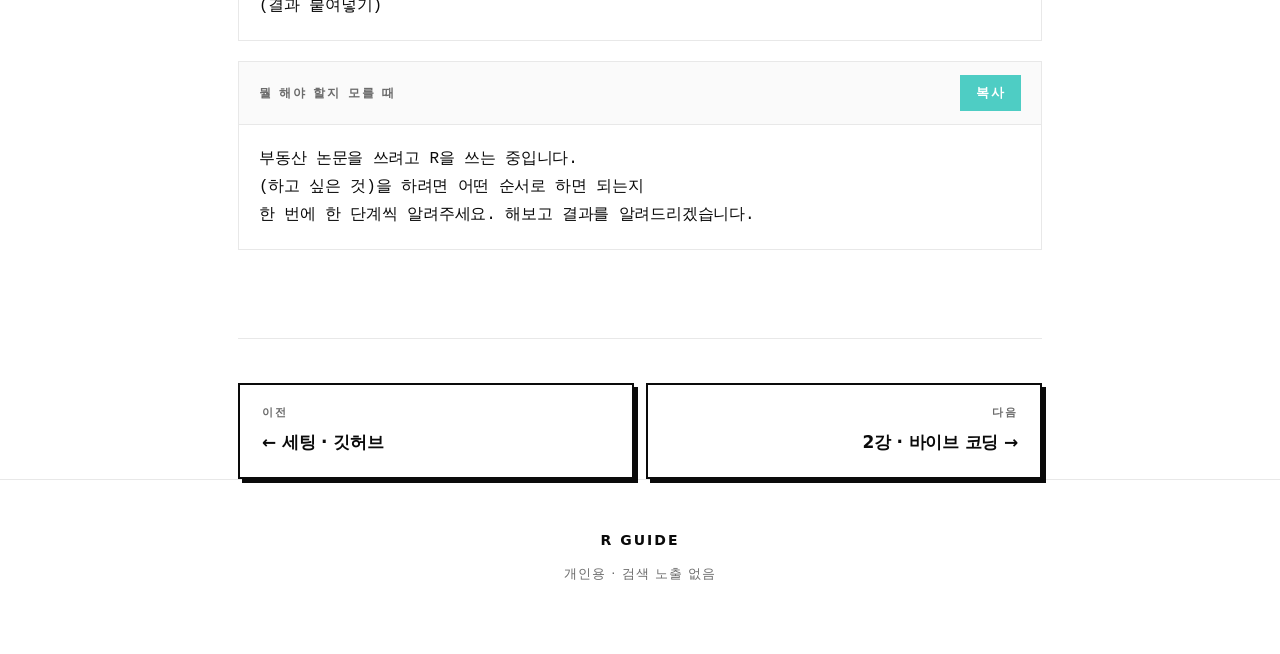
==== commit 543e4b05: "refactor(guide): 깃허브 장을 부록 → 세팅 축으로 재배치 팀장 지적: 깃허브는 설치 세팅에 포함돼 있던 것이라 «부록»(선택·사후)이 아니라 이미 깔려 있는 구성요소" ====
--- a/g1.html
+++ b/g1.html
@@ -103,7 +103,7 @@
   </section>
 
   <div class="nav">
-    <a href="./start.html"><span class="lbl">이전</span>← 전체 지도</a>
+    <a href="./git.html"><span class="lbl">이전</span>← 세팅 · 깃허브</a>
     <a class="next" href="./g2.html"><span class="lbl">다음</span>2강 · 바이브 코딩 →</a>
   </div>
 </div>
